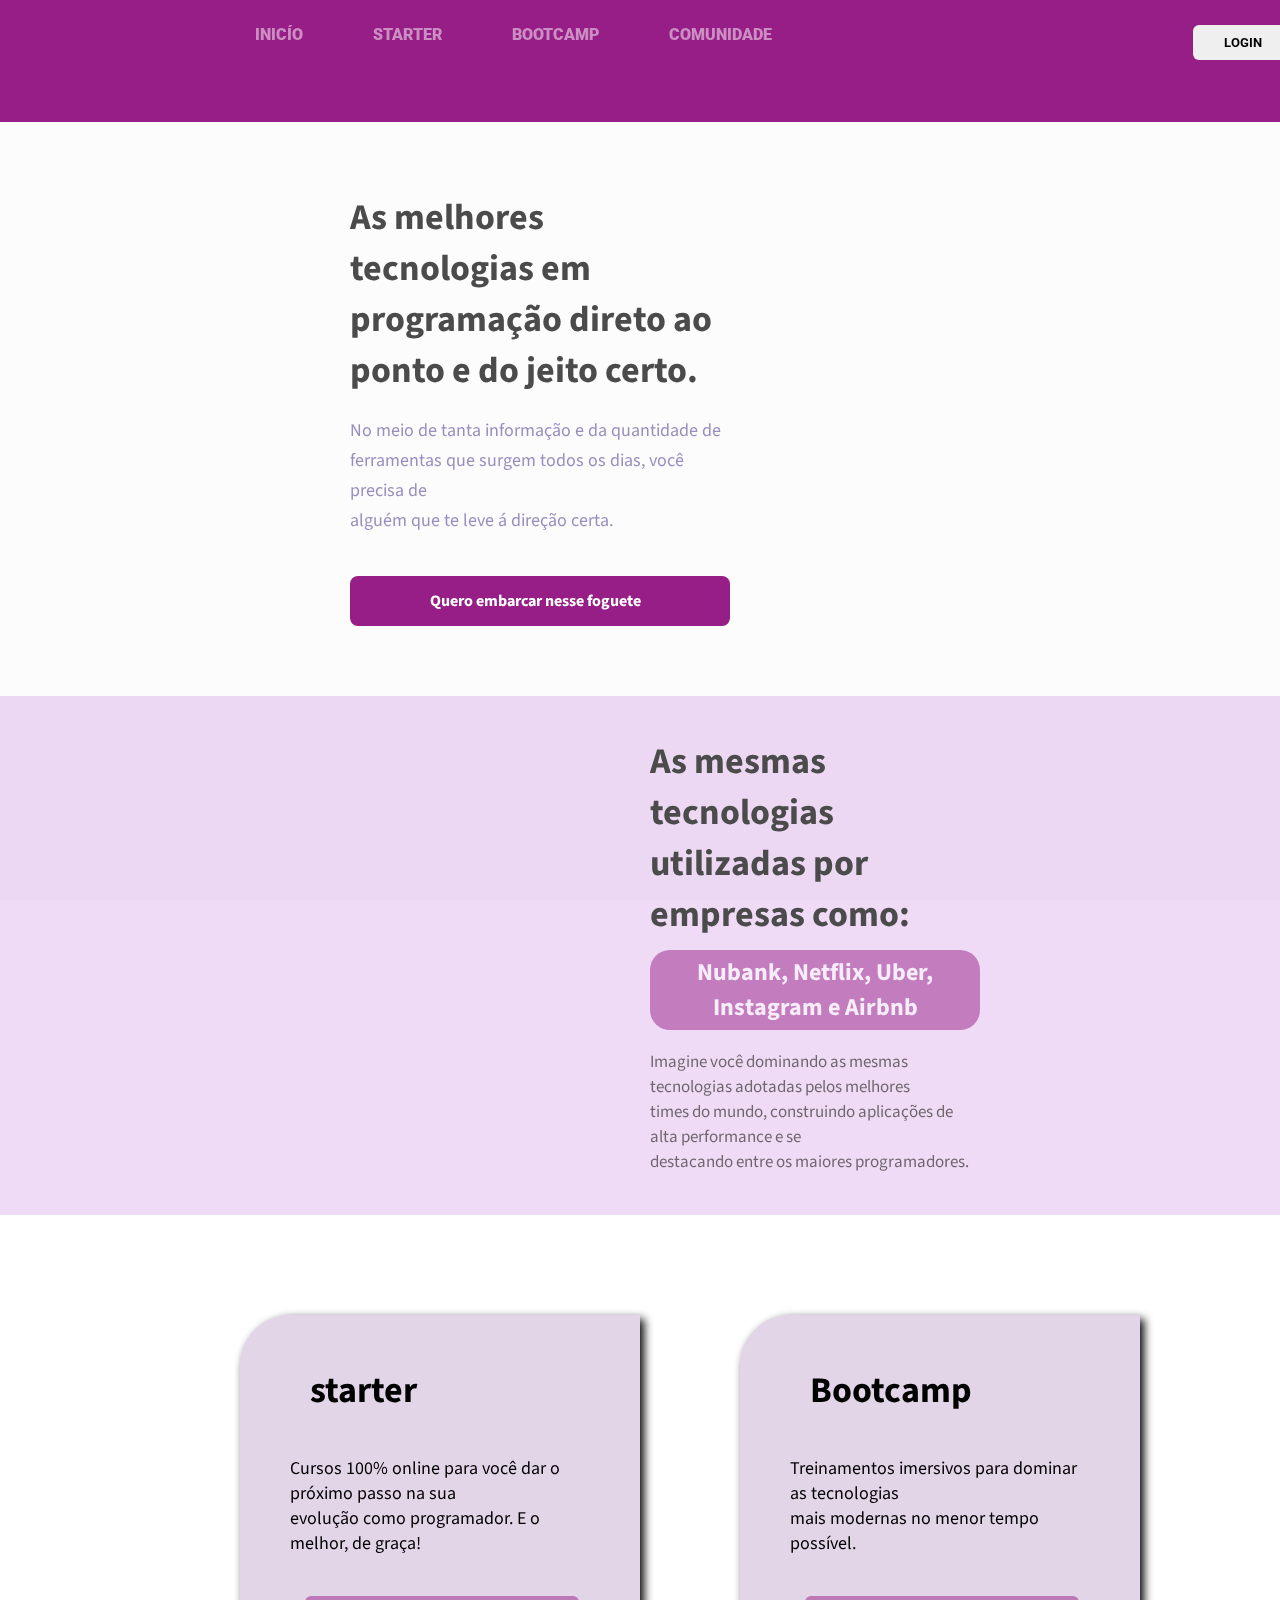
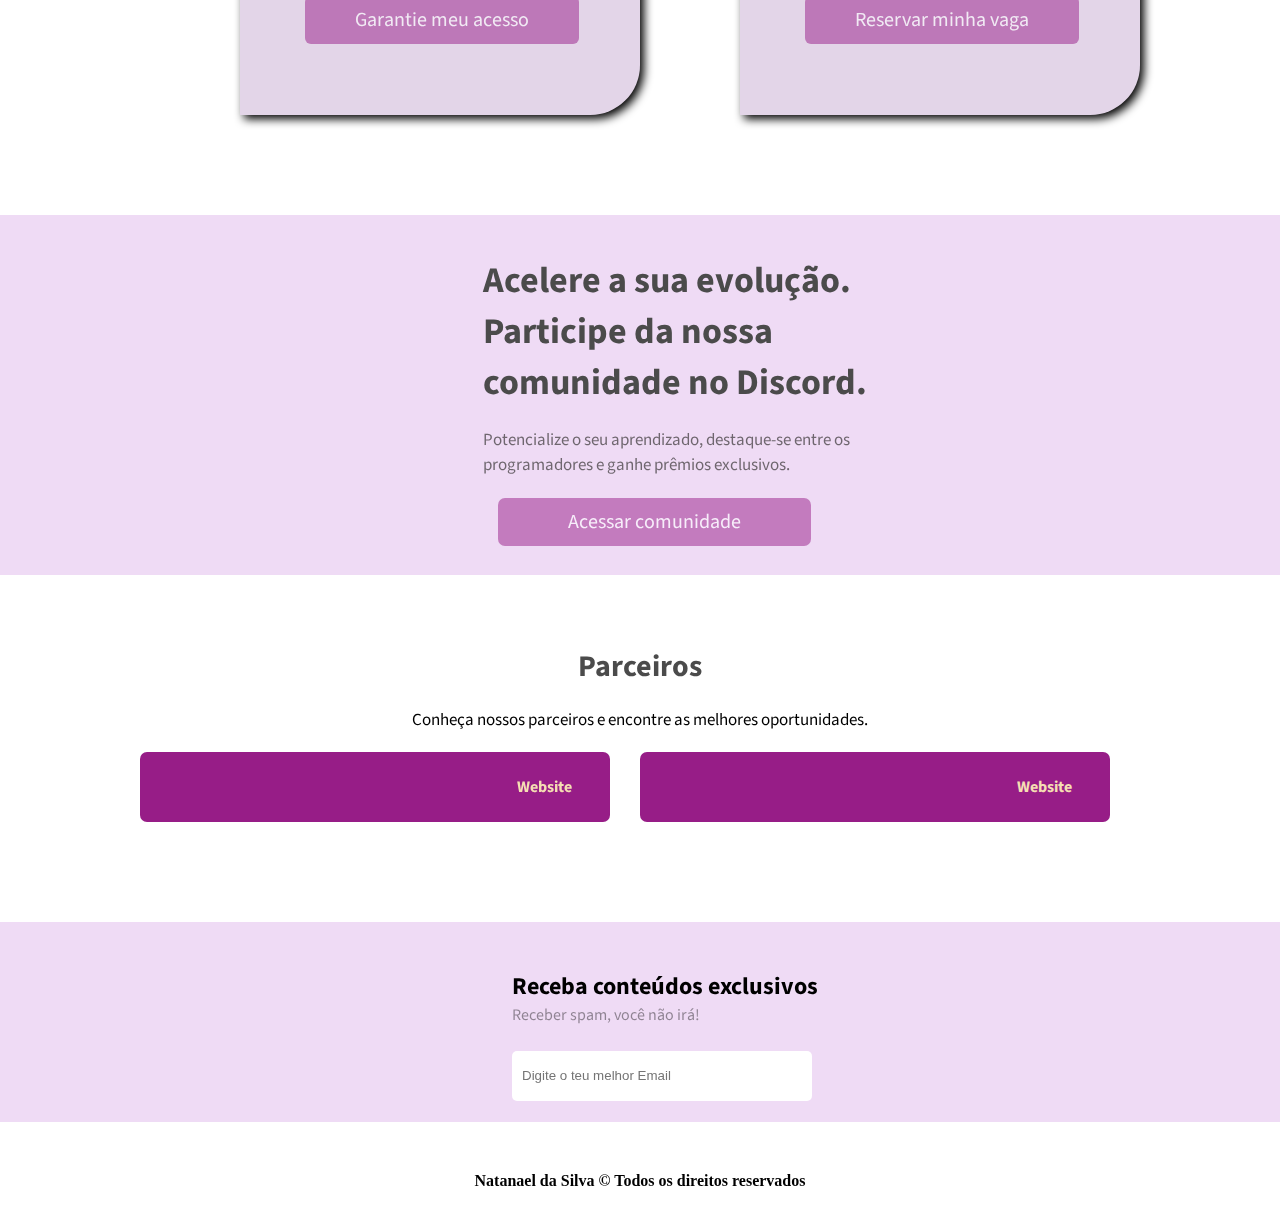
==== index.html @ 0482b74c "primeiro-commit" ====
<!DOCTYPE html>
<html lang="pt-br">
<head>
    <meta charset="UTF-8">
    <meta name="viewport" content="width=device-width, initial-scale=1.0">
    <title>Desafio 2-1</title>
    <link href="https://fonts.googleapis.com/css2?family=Roboto:wght@300&display=swap" rel="stylesheet">
    <link href="https://fonts.googleapis.com/css2?family=Roboto:wght@300&family=Source+Sans+Pro:wght@600&display=swap" rel="stylesheet">
    <link href="https://fonts.googleapis.com/css2?family=Roboto:wght@300&family=Source+Sans+Pro:wght@700&display=swap" rel="stylesheet">
   
    <link rel="stylesheet" href="styles/home-header.css">
    <link rel="stylesheet" href="styles/noticia-principal.css">
    <link rel="stylesheet" href="styles/noticia-2.css">
    <link rel="stylesheet" href="styles/noticia-3.css">
    <link rel="stylesheet" href="styles/noticia-4.css">
    <link rel="stylesheet" href="styles/noticia-5.css">
    <link rel="stylesheet" href="styles/ultima-section.css">
    
</head>
<body>
    <header>
        <nav class="menu">
            <ul>
                <a href="">
                    <img src="https://rocketseat.com.br/static/images/logo-rocketseat.svg" alt="">
                   
                </a>
                <li><a href="" class="logo">INICÍO</a></li>
                <li><a href="" class="logo">STARTER</a></li>
                <li><a href="" class="logo">BOOTCAMP</a></li>
                <li><a href="" class="logo">COMUNIDADE</a></li>
            </ul>
        </nav>

        <div class="logo-redes">
            <a href="">
                <img src="https://rocketseat.com.br/static/images/icons/facebook.svg" alt="">
            </a>
            <a href="">
                <img src="https://rocketseat.com.br/static/images/icons/instagram.svg" alt="">
            </a>
            <a href="">
                <img src="https://rocketseat.com.br/static/images/icons/twitter.svg" alt="">
            </a>
            <a href="">
                <img src="https://rocketseat.com.br/static/images/icons/youtube.svg" alt="">
            </a>
        </div>
        <div class="login">
            <button>LOGIN</button>
            
        </div>
    </header>
    
    <main class="corpo">

        <section class="noticia-principal">

            <div class="container">
                <div class="text2">
                    <h2>
                        As melhores tecnologias em </br> programação direto ao </br> ponto e do jeito certo.
                    </h2>
                    <p>
                        No meio de tanta informação e da quantidade de </br> ferramentas que surgem todos os dias, você precisa de </br> alguém que te leve á direção certa.
                    </p>
                    <a href="">Quero embarcar nesse foguete</a>
                </div>
               
            </div>
            <img src="https://rocketseat.com.br/static/images/update/melhores-tecnologias.svg" alt="">

        </section>

        <section class="noticia-2">

            <div class="container2">

                <img src="https://rocketseat.com.br/static/images/update/trofeu-home.svg" alt="">
                <div class="txt">
                    <h2>
                        As mesmas tecnologias </br> utilizadas por empresas como:
                    </h2>
                    <h3>
                        Nubank, Netflix, Uber, Instagram e Airbnb
                    </h3>
                    <p>
                        Imagine você dominando as mesmas tecnologias adotadas pelos melhores </br> times do mundo, construindo aplicações de alta performance e se </br> destacando entre os maiores programadores.
                    </p>
                </div>

            </div>

        </section>

        <section class="noticia-3">

            <div class="card1">
                <h2>
                    <img src="https://rocketseat.com.br/static/images/update/starter.svg" alt=""> 
                    starter
                </h2>
                <p>Cursos 100% online para você dar o próximo passo na sua </br>evolução como programador. E o melhor, de graça!
                </p>
                <button>Garantie meu acesso</button>
            </div>

            <div class="card2">
                <h2>
                    <img src="https://rocketseat.com.br/static/images/update/bootcamp.svg" alt=""> 
                    Bootcamp
                </h2>
                <p>Treinamentos imersivos para dominar as tecnologias </br> mais modernas no menor tempo possível.
                </p>
                <button>Reservar minha vaga</button>
            </div>

        </section>

        <section class="noticia-4">
            <div class="container-discord">
                <h2>Acelere a sua evolução. <br>
                    Participe da nossa <br> comunidade no Discord.
                </h2>
                <p>Potencialize o seu aprendizado, destaque-se entre os <br> programadores e ganhe prêmios exclusivos.
                </p>
                <button>Acessar comunidade</button>
            </div>
            <img src="https://rocketseat.com.br/static/images/update/comunidade-home.svg" alt="">

        </section>

        <section class="noticia-5">
            <div class="container-parceiros">
                <h2>
                    Parceiros
                </h2>
                <p>
                    Conheça nossos parceiros e encontre as melhores oportunidades.
                </p>
                <div class="links-1">   

                    <a href="" class="1">
                        <img src="https://rocketseat.com.br/static/images/update/bossabox.png" alt="">
                    <span>
                        Website 
                        <img src="https://rocketseat.com.br/static/images/update/arrow-parceiros.svg" alt="" id="icon">
                    </span>
                    </a>
                    
                    <a href="" class="2">
                        <img src="https://rocketseat.com.br/static/images/update/impulso.png" alt="">
                        <span>
                            Website
                            <img src="https://rocketseat.com.br/static/images/update/arrow-parceiros.svg" alt="" id="icon">
                        </span>
                    </a>
                </div>

            </div>
        </section>
    </main>
    <footer id="rodape">
        <section class="ultima-section">
            <img src="https://rocketseat.com.br/static/images/update/techs-1.svg" alt="" id="img-center">
            <div class="box-email">
                <img src="https://rocketseat.com.br/static/images/update/yoda.svg" alt="" id="img-left">
                <form action="">
                    <h2>
                        Receba conteúdos exclusivos
                    </h2>
                    <p>
                        Receber spam, você não irá!
                    </p>
                    <div class="input">
                    <input type="text" name="txt" placeholder="Digite o teu melhor Email">
                        <button>
                            <img src="https://rocketseat.com.br/static/images/icons/send.svg" alt="" id="enviar">
                        </button>
                    </div>
                </form>
            </div>
            <img src="https://rocketseat.com.br/static/images/update/techs-2.svg" alt="" id="img-right">
        </section>

        <div class="footer-rodape">
            <span>
                <strong>Natanael da Silva &copy; Todos os direitos reservados</strong>
            </span>
        </div>
    </footer>
</body>
</html>
---- styles/home-header.css ----
:root {
    
    --color-pink: #971d87;
}

* {
    margin: 0;
    padding: 0;
    border: 0;
}


body::after {
    
    content: '';
    position: fixed;
    background:rgba(240, 240, 240, 0.199);
    top: 0px;    /* Criar uma linha dividindo a pagina com cores, criando outro body por baixo do conteudo ja feitoa  */
    right: 0;
    left: 0;
    bottom: 0;
    z-index: -1;
} 

header {

    display: flex;
    justify-content: center;
    padding: 25px;
    background: var(--color-pink);
    margin: 0 auto;
   
}


header nav.menu ul {

    display: flex;
    align-items: center;
}

header nav.menu li {
   
    list-style: none;
}

header nav.menu a.logo {

    text-decoration: none;
    

    color: white;
    padding-left: 70px;
    align-items: center;
    font-family: 'Roboto', sans-serif;
    font-weight: 900;
    opacity: 0.5;
    
}


header nav.menu a:hover {
    
    transition: 500ms;
    opacity: 10;
    
    
}

header nav.menu a img {

    border-right: 2px solid ;
    margin-left: 270px;
    padding-right: 25px;
    color: rgba(161, 156, 156, 0.9);
}




header div.login button {
   
    width: 100px;
    height: 35px;
    margin-right: 100px;
    margin-left: 50px;
    border-radius: 6px;
    font-family: 'Roboto', sans-serif;
    font-weight: bolder;
    color: black;
    cursor: pointer;
    
    
}

header div.logo-redes {
    padding-left: 350px;
}

header div.logo-redes a {
    margin: 7px ;
    
}
---- styles/noticia-principal.css ----
section.noticia-principal {
    display: flex;
    align-items: center;
    justify-content: center;
    margin-right: 200px;
    margin-top: 70px;
    height: 100%;
    
}


div.container,
section.noticia-principal img{ 
    margin-left: 360px;
}

    

div.container h2 {

    font-family: 'Source Sans Pro', sans-serif;
    font-size: 36px;
    font-weight: bolder;
    color: rgb(75, 75, 75);
}


div.container p {
    font-family: 'Source Sans Pro', sans-serif;
    font-size: 18px;
    color:  rgb(154, 142, 191);
    padding-top: 20px;
    line-height: 30px;
}

div.container a {

    display: flex;
    margin-top: 40px;
    align-items: center;
    padding-left: 80px;
    width: 300px;
    height: 50px;
    border-radius: 8px;
    text-decoration: none;
    background: var(--color-pink);
    color: white;
   

    font-family: 'Source Sans Pro', sans-serif;
    font-weight: bolder;

}


div.container a:hover {
    background: #a531c92d;
    
    color: black;
}
---- styles/noticia-2.css ----
section.noticia-2 {

    background: #a531c92d;
    height: 360px;
    margin-top: 70px;
    height: 90%;
    


}

div.container2  { 
    display: flex;
    align-items: center;
    justify-content: center;
    
    padding-top: 40px;
    padding-bottom: 40px;
   
    
}

div.container2 img {
    padding-left: 400px;
    margin-right: 250px;
}

div.container2 div.txt {
    padding-right: 300px;
}


div.container2 div.txt h2 {
    font-size: 36px;
    color: rgb(75, 75, 75);
    font-family: 'Source Sans Pro', sans-serif;
}

div.container2 div.txt h3 {
    font-size: 24px;
    font-family: 'Source Sans Pro', sans-serif;
    color: white;
    opacity: 0.5;
    background-color: var(--color-pink);
    filter: brightness(100%); /* Vai diminuir o brilho*/
    padding: 5px 20px;
    margin-top: 10px;
    border-radius: 20px;
    text-align: center;
}

div.container2 div.txt p {

    margin-top: 20px;
    font-size: 17px;
    font-family: 'Source Sans Pro', sans-serif;
    color: rgba(53, 50, 50, 0.685);
    line-height: 25px;
    
}
---- styles/noticia-3.css ----
section.noticia-3 {
    display: flex;
    justify-content: center;
    margin-top: 100px;
    margin-bottom: 100px;
    margin-left: 200px;
}

section.noticia-3 div.card1, div.card2 {
    
    margin-right: 100px;
    width: 300px;
    height: 300px;
    background: #610f7a2d;
    padding: 50px;
    box-shadow: 4px 4px 10px black;
    border-radius: 50px 0;
}

section.noticia-3 div.card1 h2, div.card2 h2 { 
    display: flex;
    font-size: 36px;
    font-family: 'Source Sans Pro', sans-serif;
   
    
}

section.noticia-3 div.card1 img, div.card2 img { 
    padding-right: 20px;
}

section.noticia-3 div.card1 p, div.card2 p {
    padding-top: 40px;
    font-size: 18px;
    line-height: 25px;
    font-family: 'Source Sans Pro', sans-serif;
}

section.noticia-3 div.card1 button, div.card2 button {
    
    
    font-size: 20px;
    font-family: 'Source Sans Pro', sans-serif;
    color: white;
    opacity: 0.5;
    background-color: var(--color-pink);
    filter: brightness(100%); /* Vai diminuir o brilho*/
    padding: 10px 50px;
    margin-top: 40px;
    margin-left: 15px;
    border-radius: 6px;
    text-align: center;
    cursor: pointer;
}


section.noticia-3 div.card1 button:hover {
    background: #530658ee;
    
}

section.noticia-3 div.card2 button:hover {
    background: #520658be
}
---- styles/noticia-4.css ----
section.noticia-4 {
    background: #a531c92d;
    height: 360px;
    
    display: flex;
    justify-content: center;
    
    margin-bottom: 70px;
    

}


section.noticia-4 div.container-discord  {
    
    margin-right: 130px;
    margin-left: 200px;
    padding-top: 40px;

}



section.noticia-4 div.container-discord  h2 {
    font-size: 36px;
    color: rgb(75, 75, 75);
    font-family: 'Source Sans Pro', sans-serif;
}


section.noticia-4 div.container-discord  p {
    margin-top: 20px;
    font-size: 17px;
    font-family: 'Source Sans Pro', sans-serif;
    color: rgba(53, 50, 50, 0.685);
    line-height: 25px;
}

section.noticia-4 div.container-discord button {
     
    font-size: 20px;
    font-family: 'Source Sans Pro', sans-serif;
    color: white;
    opacity: 0.5;
    background-color: var(--color-pink);
    filter: brightness(100%); /* Vai diminuir o brilho*/
    padding: 10px 70px;
    margin-top: 20px;
    margin-left: 15px;
    border-radius: 7px;
    text-align: center;
    cursor: pointer;
}

section.noticia-4 div.container-discord button:hover {
    background: #530658ee;
}
---- styles/noticia-5.css ----
section.noticia-5 {
    width: 500px;
    
    
    margin: 0 auto;
    margin-bottom: 100px;
}

section.noticia-5 div.container-parceiros {
    display: flex;
    align-items: center;
    flex-direction: column;
}

section.noticia-5 div.container-parceiros h2 {
    padding-bottom: 20px;
    font-family: 'Source Sans Pro', sans-serif;
    color: rgb(75, 75, 75);
    font-size: 30px;

}

section.noticia-5 div.container-parceiros p {
    font-family: 'Source Sans Pro', sans-serif;
    font-size: 17px;
}

section.noticia-5 div.container-parceiros div.links-1 {
    display: grid;
    grid-template-columns: 1fr 1fr;
    

}

section.noticia-5 div.container-parceiros div.links-1 a{
    display: flex;
    justify-content: space-between;
    align-items: center;
    background: var(--color-pink);
    margin-right: 30px;
    margin-top: 20px;
    padding: 10px;
    height: 50px;
    width: 450px;
    border-radius: 7px;
    text-decoration: none;
    
    
}

section.noticia-5 div.container-parceiros div.links-1 img#icon {
   
    width: 15px;
    height: 15px;
    padding-left: 10px;
}

section.noticia-5 div.container-parceiros div.links-1 span {
    color: wheat;
    font-family: 'Source Sans Pro', sans-serif;
    font-weight: bolder;
    
}
---- styles/ultima-section.css ----
section.ultima-section {
    display: flex;
    align-items: center;
    justify-content: center;
    height: 200px;
    background: #a531c92d;
    margin-bottom: 50px;
}

section.ultima-section div.box-email {
    display: flex;
}

section.ultima-section img#img-center {
    opacity: 0.3;
}

section.ultima-section div.box-email img#img-left {
    padding-left: 400px;
    opacity: 0.6;
    
}

section.ultima-section img#img-right {
    padding-left: 400px;
    opacity: 0.3;
} 

section.ultima-section div.box-email form {
    padding-top: 25px;
    padding-left: 50px;
    
    
}

section.ultima-section div.box-email form h2 {
    font-family: 'Source Sans Pro', sans-serif;
    font-size: 24px;  

}

section.ultima-section div.box-email form p {
    font-family: 'Source Sans Pro', sans-serif;
    opacity: 0.4;
}


section.ultima-section div.box-email form input {
    margin-top: 25px;
    height: 50px;
    width: 300px;
    border-radius: 5px;
    border: none;
    outline: none;

}

section.ultima-section div.box-email form input::placeholder {
    padding-left: 10px;
   
}

section.ultima-section div.box-email form button {
    cursor: pointer;
    border: none;
    outline: none;
   
}


footer#rodape div.footer-rodape {
    display: flex;
    justify-content: center;
    margin-bottom: 20px;

}
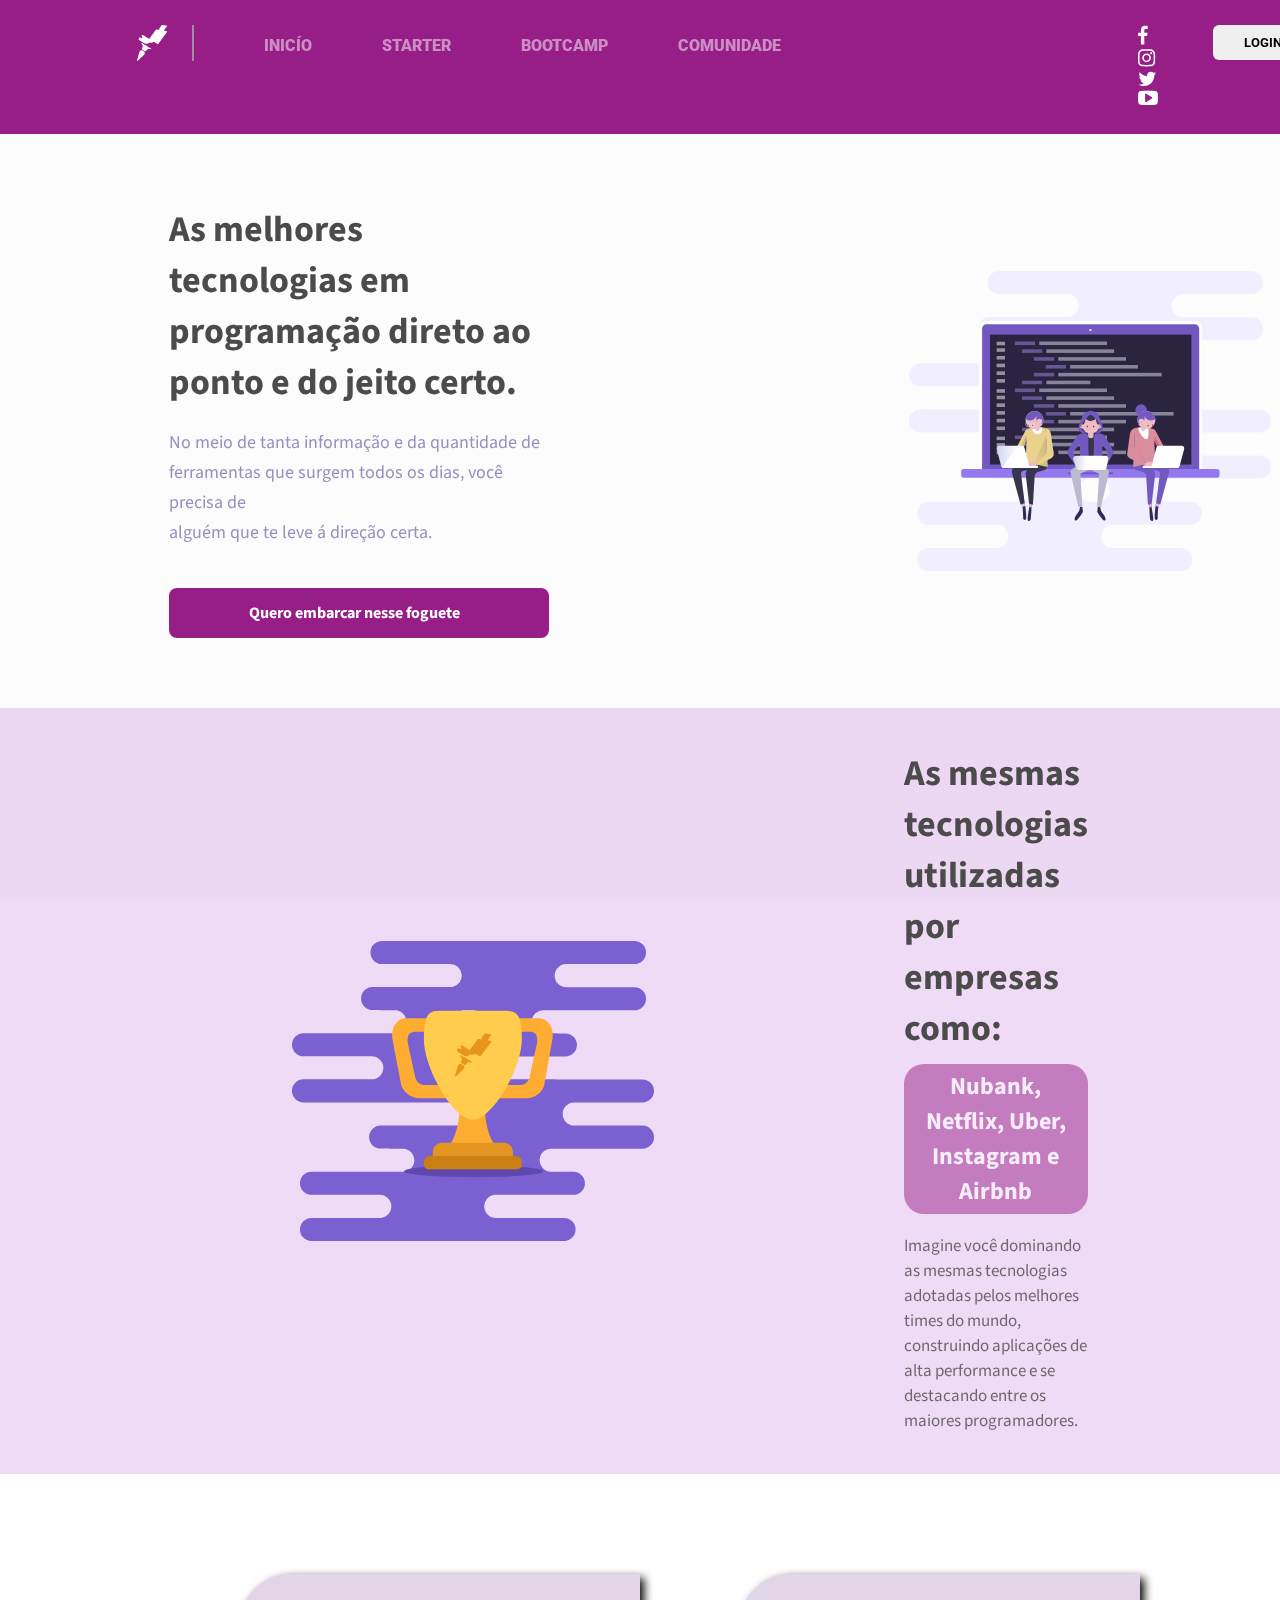
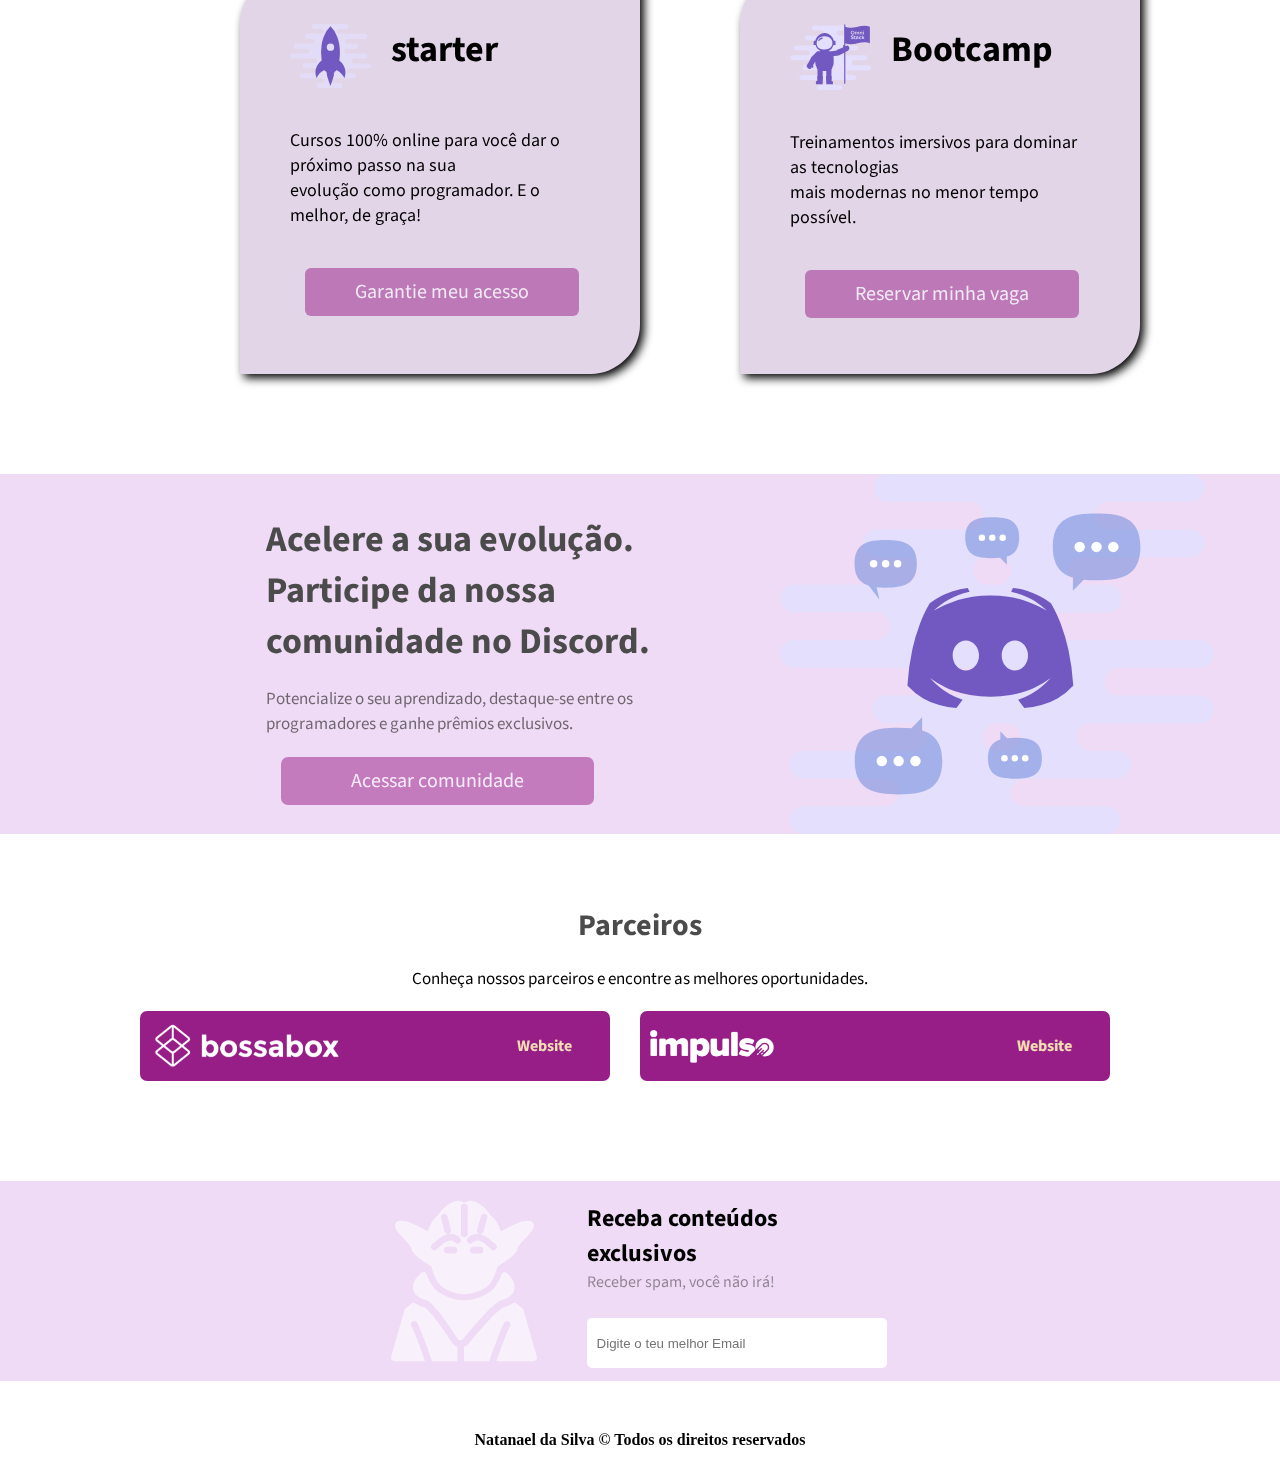
==== commit e7cb8fb4: "3 commmit" ====
--- a/index.html
+++ b/index.html
@@ -22,28 +22,28 @@
         <nav class="menu">
             <ul>
                 <a href="">
-                    <img src="https://rocketseat.com.br/static/images/logo-rocketseat.svg" alt="">
+                    <img src="imgs/logo-rocketseat.svg" alt="">
                    
                 </a>
                 <li><a href="" class="logo">INICÍO</a></li>
                 <li><a href="" class="logo">STARTER</a></li>
-                <li><a href="" class="logo">BOOTCAMP</a></li>
+                <li><a href="bootcamp-cards.html" class="logo">BOOTCAMP</a></li>
                 <li><a href="" class="logo">COMUNIDADE</a></li>
             </ul>
         </nav>
 
         <div class="logo-redes">
             <a href="">
-                <img src="https://rocketseat.com.br/static/images/icons/facebook.svg" alt="">
+                <img src="imgs/facebook.svg" alt="">
             </a>
             <a href="">
-                <img src="https://rocketseat.com.br/static/images/icons/instagram.svg" alt="">
+                <img src="imgs/instagram.svg" alt="">
             </a>
             <a href="">
-                <img src="https://rocketseat.com.br/static/images/icons/twitter.svg" alt="">
+                <img src="imgs/twitter.svg" alt="">
             </a>
             <a href="">
-                <img src="https://rocketseat.com.br/static/images/icons/youtube.svg" alt="">
+                <img src="imgs/youtube.svg" alt="">
             </a>
         </div>
         <div class="login">
@@ -68,7 +68,7 @@
                 </div>
                
             </div>
-            <img src="https://rocketseat.com.br/static/images/update/melhores-tecnologias.svg" alt="">
+            <img src="imgs/img-section1.svg" alt="">
 
         </section>
 
@@ -76,7 +76,7 @@
 
             <div class="container2">
 
-                <img src="https://rocketseat.com.br/static/images/update/trofeu-home.svg" alt="">
+               <img src="imgs/trofeu-home.svg" alt="">
                 <div class="txt">
                     <h2>
                         As mesmas tecnologias </br> utilizadas por empresas como:
@@ -97,7 +97,7 @@
 
             <div class="card1">
                 <h2>
-                    <img src="https://rocketseat.com.br/static/images/update/starter.svg" alt=""> 
+                    <img src="imgs/starter.svg" alt="">
                     starter
                 </h2>
                 <p>Cursos 100% online para você dar o próximo passo na sua </br>evolução como programador. E o melhor, de graça!
@@ -107,7 +107,7 @@
 
             <div class="card2">
                 <h2>
-                    <img src="https://rocketseat.com.br/static/images/update/bootcamp.svg" alt=""> 
+                    <img src="imgs/bootcamp.svg" alt=""> 
                     Bootcamp
                 </h2>
                 <p>Treinamentos imersivos para dominar as tecnologias </br> mais modernas no menor tempo possível.
@@ -126,7 +126,7 @@
                 </p>
                 <button>Acessar comunidade</button>
             </div>
-            <img src="https://rocketseat.com.br/static/images/update/comunidade-home.svg" alt="">
+            <img src="imgs/comunidade-home.svg" alt="">
 
         </section>
 
@@ -141,7 +141,7 @@
                 <div class="links-1">   
 
                     <a href="" class="1">
-                        <img src="https://rocketseat.com.br/static/images/update/bossabox.png" alt="">
+                      <img src="imgs/bossabox.png" alt="">  
                     <span>
                         Website 
                         <img src="https://rocketseat.com.br/static/images/update/arrow-parceiros.svg" alt="" id="icon">
@@ -149,7 +149,7 @@
                     </a>
                     
                     <a href="" class="2">
-                        <img src="https://rocketseat.com.br/static/images/update/impulso.png" alt="">
+                        <img src="imgs/impulso.png" alt="">
                         <span>
                             Website
                             <img src="https://rocketseat.com.br/static/images/update/arrow-parceiros.svg" alt="" id="icon">
@@ -162,9 +162,9 @@
     </main>
     <footer id="rodape">
         <section class="ultima-section">
-            <img src="https://rocketseat.com.br/static/images/update/techs-1.svg" alt="" id="img-center">
+            <img src="imgs/techs-1.svg" alt="" id="img-center">
             <div class="box-email">
-                <img src="https://rocketseat.com.br/static/images/update/yoda.svg" alt="" id="img-left">
+                <img src="imgs/yoda.svg" alt="" id="img-left">
                 <form action="">
                     <h2>
                         Receba conteúdos exclusivos
@@ -180,7 +180,7 @@
                     </div>
                 </form>
             </div>
-            <img src="https://rocketseat.com.br/static/images/update/techs-2.svg" alt="" id="img-right">
+            <img src="imgs/techs-2.svg" alt="" id="img-right">
         </section>
 
         <div class="footer-rodape">
